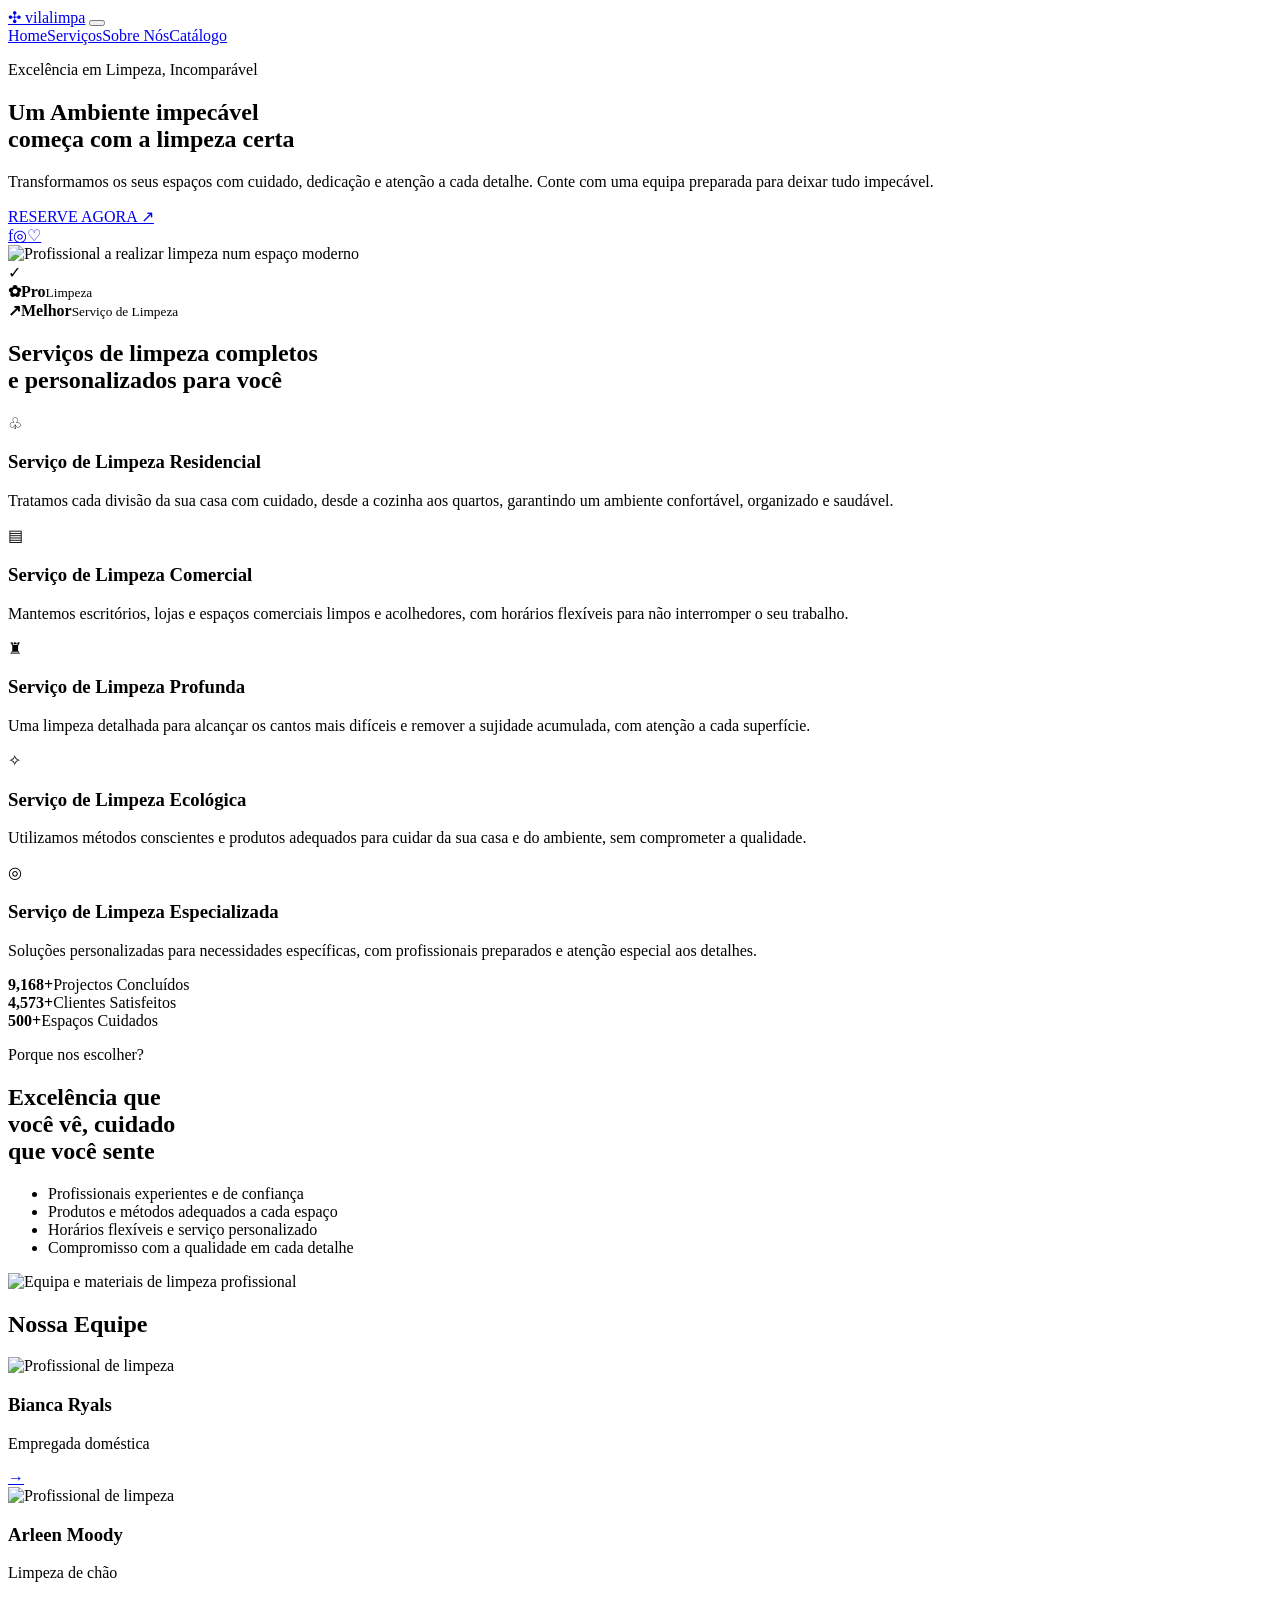
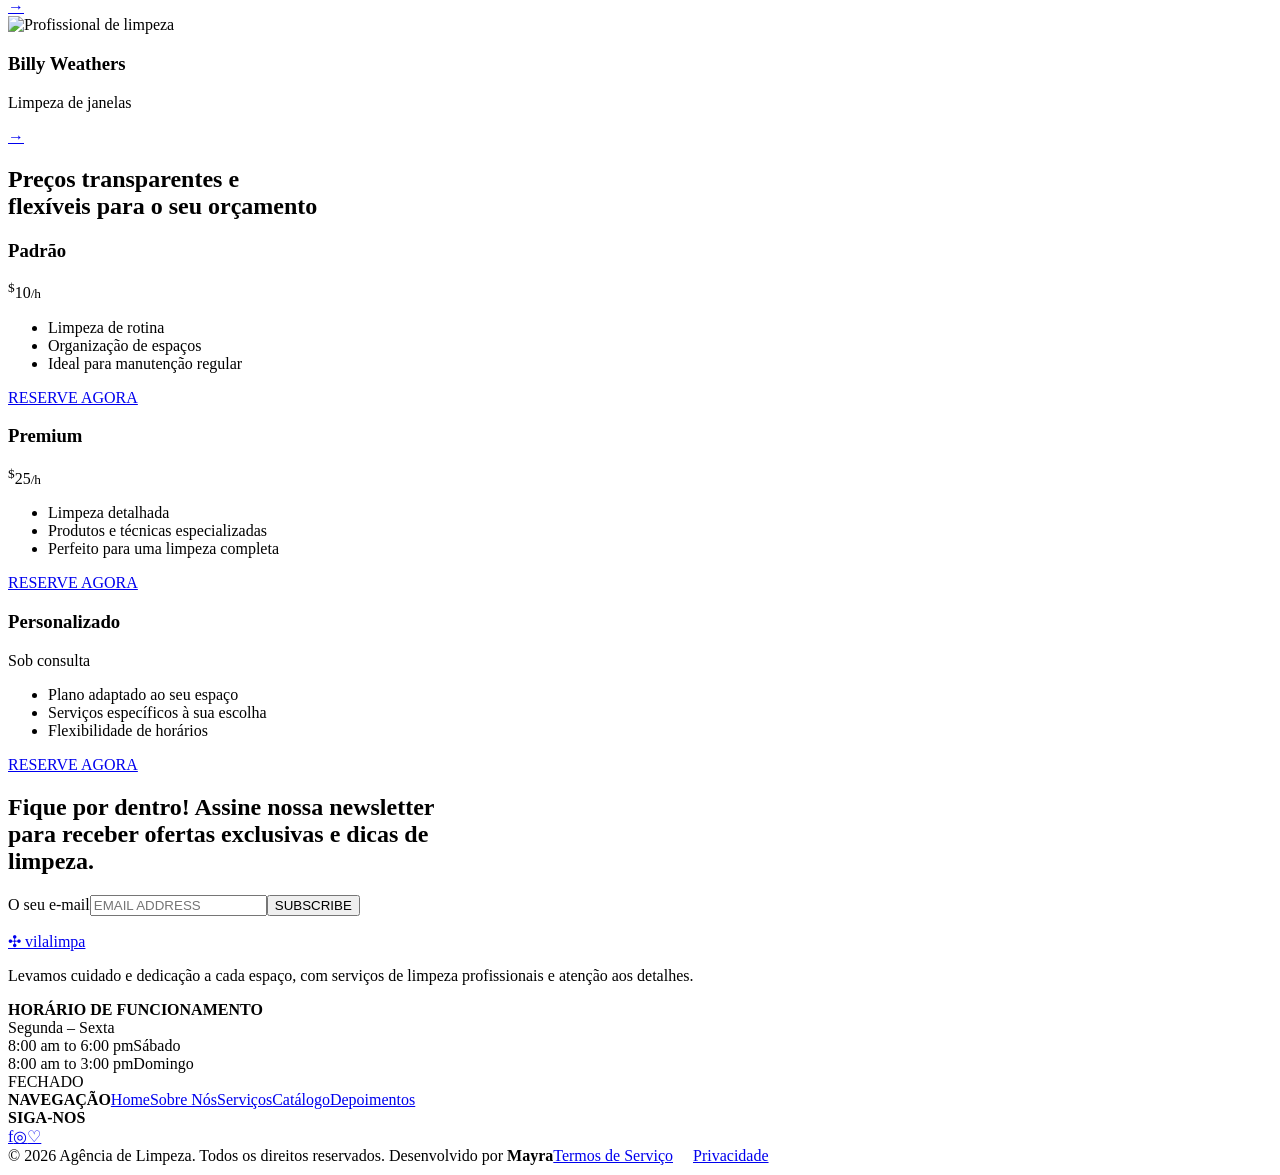
==== limpeza/index.html @ 208cc7da "Adiciona página VilaLimpa conforme design" ====
<!doctype html>
<html lang="pt">
<head>
  <meta charset="utf-8">
  <meta name="viewport" content="width=device-width, initial-scale=1">
  <meta name="description" content="VilaLimpa — serviços profissionais de limpeza residencial e comercial.">
  <title>VilaLimpa | Limpeza profissional</title>
  <link rel="preconnect" href="https://fonts.googleapis.com">
  <link rel="preconnect" href="https://fonts.gstatic.com" crossorigin>
  <link href="https://fonts.googleapis.com/css2?family=DM+Sans:wght@400;500;600;700;800&display=swap" rel="stylesheet">
  <link rel="stylesheet" href="style.css">
</head>
<body>
<header class="header">
  <a class="logo" href="#inicio" aria-label="VilaLimpa início"><span class="logo-mark">✣</span> vila<span>limpa</span></a>
  <button class="menu-toggle" aria-label="Abrir menu" aria-expanded="false"><i></i><i></i><i></i></button>
  <nav class="nav">
    <a href="#inicio">Home</a><a href="#servicos">Serviços</a><a href="#sobre">Sobre Nós</a><a href="#equipa">Catálogo</a>
  </nav>
</header>

<main>
<section class="hero" id="inicio">
  <div class="hero-copy">
    <p class="eyebrow">Excelência em Limpeza, Incomparável</p>
    <h1>Um Ambiente impecável<br>começa com a limpeza certa</h1>
    <p class="intro">Transformamos os seus espaços com cuidado, dedicação e atenção a cada detalhe. Conte com uma equipa preparada para deixar tudo impecável.</p>
    <a class="btn" href="#contacto">RESERVE AGORA <span>↗</span></a>
    <div class="socials"><a href="#" aria-label="Facebook">f</a><a href="#" aria-label="Instagram">◎</a><a href="#" aria-label="Twitter">♡</a></div>
  </div>
  <div class="hero-visual">
    <img src="https://images.unsplash.com/photo-1581578731548-c64695cc6952?auto=format&fit=crop&w=1100&q=88" alt="Profissional a realizar limpeza num espaço moderno">
    <div class="float-card quality"><span>✓</span></div>
    <div class="float-card pro"><b>✿</b><span><strong>Pro</strong><small>Limpeza</small></span></div>
    <div class="float-card best"><b>↗</b><span><strong>Melhor</strong><small>Serviço de Limpeza</small></span></div>
  </div>
</section>

<section class="services section" id="servicos">
  <h2>Serviços de limpeza completos<br>e personalizados para você</h2>
  <div class="service-grid">
    <article class="service-card"><span class="service-icon">♧</span><h3>Serviço de Limpeza Residencial</h3><p>Tratamos cada divisão da sua casa com cuidado, desde a cozinha aos quartos, garantindo um ambiente confortável, organizado e saudável.</p></article>
    <article class="service-card"><span class="service-icon">▤</span><h3>Serviço de Limpeza Comercial</h3><p>Mantemos escritórios, lojas e espaços comerciais limpos e acolhedores, com horários flexíveis para não interromper o seu trabalho.</p></article>
    <article class="service-card"><span class="service-icon">♜</span><h3>Serviço de Limpeza Profunda</h3><p>Uma limpeza detalhada para alcançar os cantos mais difíceis e remover a sujidade acumulada, com atenção a cada superfície.</p></article>
    <article class="service-card"><span class="service-icon">✧</span><h3>Serviço de Limpeza Ecológica</h3><p>Utilizamos métodos conscientes e produtos adequados para cuidar da sua casa e do ambiente, sem comprometer a qualidade.</p></article>
    <article class="service-card"><span class="service-icon">◎</span><h3>Serviço de Limpeza Especializada</h3><p>Soluções personalizadas para necessidades específicas, com profissionais preparados e atenção especial aos detalhes.</p></article>
  </div>
</section>

<section class="stats">
  <div class="stats-bg"></div><div class="stats-inner">
    <div><strong>9,168+</strong><span>Projectos Concluídos</span></div>
    <div><strong>4,573+</strong><span>Clientes Satisfeitos</span></div>
    <div><strong>500+</strong><span>Espaços Cuidados</span></div>
  </div>
</section>

<section class="about section" id="sobre">
  <div class="about-copy"><p class="eyebrow">Porque nos escolher?</p><h2>Excelência que<br>você vê, cuidado<br>que você sente</h2>
    <ul><li>Profissionais experientes e de confiança</li><li>Produtos e métodos adequados a cada espaço</li><li>Horários flexíveis e serviço personalizado</li><li>Compromisso com a qualidade em cada detalhe</li></ul>
  </div>
  <div class="about-photo"><img src="https://images.unsplash.com/photo-1527515637462-cff94eecc1ac?auto=format&fit=crop&w=1100&q=88" alt="Equipa e materiais de limpeza profissional"></div>
</section>

<section class="team section" id="equipa">
  <div class="section-title"><span></span><h2>Nossa Equipe</h2><span></span></div>
  <div class="team-grid">
    <article class="team-card"><img src="https://images.unsplash.com/photo-1581578731548-c64695cc6952?auto=format&fit=crop&w=600&q=85" alt="Profissional de limpeza"><div><h3>Bianca Ryals</h3><p>Empregada doméstica</p><a href="#contacto">→</a></div></article>
    <article class="team-card"><img src="https://images.unsplash.com/photo-1581578731548-c64695cc6952?auto=format&fit=crop&w=600&q=85" alt="Profissional de limpeza"><div><h3>Arleen Moody</h3><p>Limpeza de chão</p><a href="#contacto">→</a></div></article>
    <article class="team-card"><img src="https://images.unsplash.com/photo-1581578731548-c64695cc6952?auto=format&fit=crop&w=600&q=85" alt="Profissional de limpeza"><div><h3>Billy Weathers</h3><p>Limpeza de janelas</p><a href="#contacto">→</a></div></article>
  </div>
</section>

<section class="pricing section" id="precos">
  <h2>Preços transparentes e<br>flexíveis para o seu orçamento</h2>
  <div class="price-grid">
    <article class="price-card"><h3>Padrão</h3><p class="price"><sup>$</sup>10<small>/h</small></p><ul><li>Limpeza de rotina</li><li>Organização de espaços</li><li>Ideal para manutenção regular</li></ul><a href="#contacto" class="price-btn">RESERVE AGORA</a></article>
    <article class="price-card featured"><h3>Premium</h3><p class="price"><sup>$</sup>25<small>/h</small></p><ul><li>Limpeza detalhada</li><li>Produtos e técnicas especializadas</li><li>Perfeito para uma limpeza completa</li></ul><a href="#contacto" class="price-btn">RESERVE AGORA</a></article>
    <article class="price-card"><h3>Personalizado</h3><p class="price custom">Sob consulta</p><ul><li>Plano adaptado ao seu espaço</li><li>Serviços específicos à sua escolha</li><li>Flexibilidade de horários</li></ul><a href="#contacto" class="price-btn">RESERVE AGORA</a></article>
  </div>
</section>

<section class="newsletter" id="contacto"><div><h2>Fique por dentro! Assine nossa newsletter<br>para receber ofertas exclusivas e dicas de<br>limpeza.</h2><form class="newsletter-form"><label class="sr-only" for="email">O seu e-mail</label><input id="email" type="email" placeholder="EMAIL ADDRESS" required><button type="submit">SUBSCRIBE</button></form><p class="form-message" aria-live="polite"></p></div></section>
</main>

<footer class="footer">
  <div class="footer-top"><div class="footer-brand"><a class="logo" href="#inicio"><span class="logo-mark">✣</span> vila<span>limpa</span></a><p>Levamos cuidado e dedicação a cada espaço, com serviços de limpeza profissionais e atenção aos detalhes.</p><strong>HORÁRIO DE FUNCIONAMENTO</strong><div class="hours"><span>Segunda – Sexta<br>8:00 am to 6:00 pm</span><span>Sábado<br>8:00 am to 3:00 pm</span><span>Domingo<br>FECHADO</span></div></div>
  <div class="footer-links"><strong>NAVEGAÇÃO</strong><a href="#inicio">Home</a><a href="#sobre">Sobre Nós</a><a href="#servicos">Serviços</a><a href="#equipa">Catálogo</a><a href="#precos">Depoimentos</a></div>
  <div class="footer-links"><strong>SIGA-NOS</strong><div class="socials dark"><a href="#">f</a><a href="#">◎</a><a href="#">♡</a></div></div></div>
  <div class="footer-bottom"><span>© 2026 Agência de Limpeza. Todos os direitos reservados. Desenvolvido por <b>Mayra</b></span><span><a href="#">Termos de Serviço</a>　 <a href="#">Privacidade</a></span></div>
</footer>
<script src="script.js"></script>
</body></html>
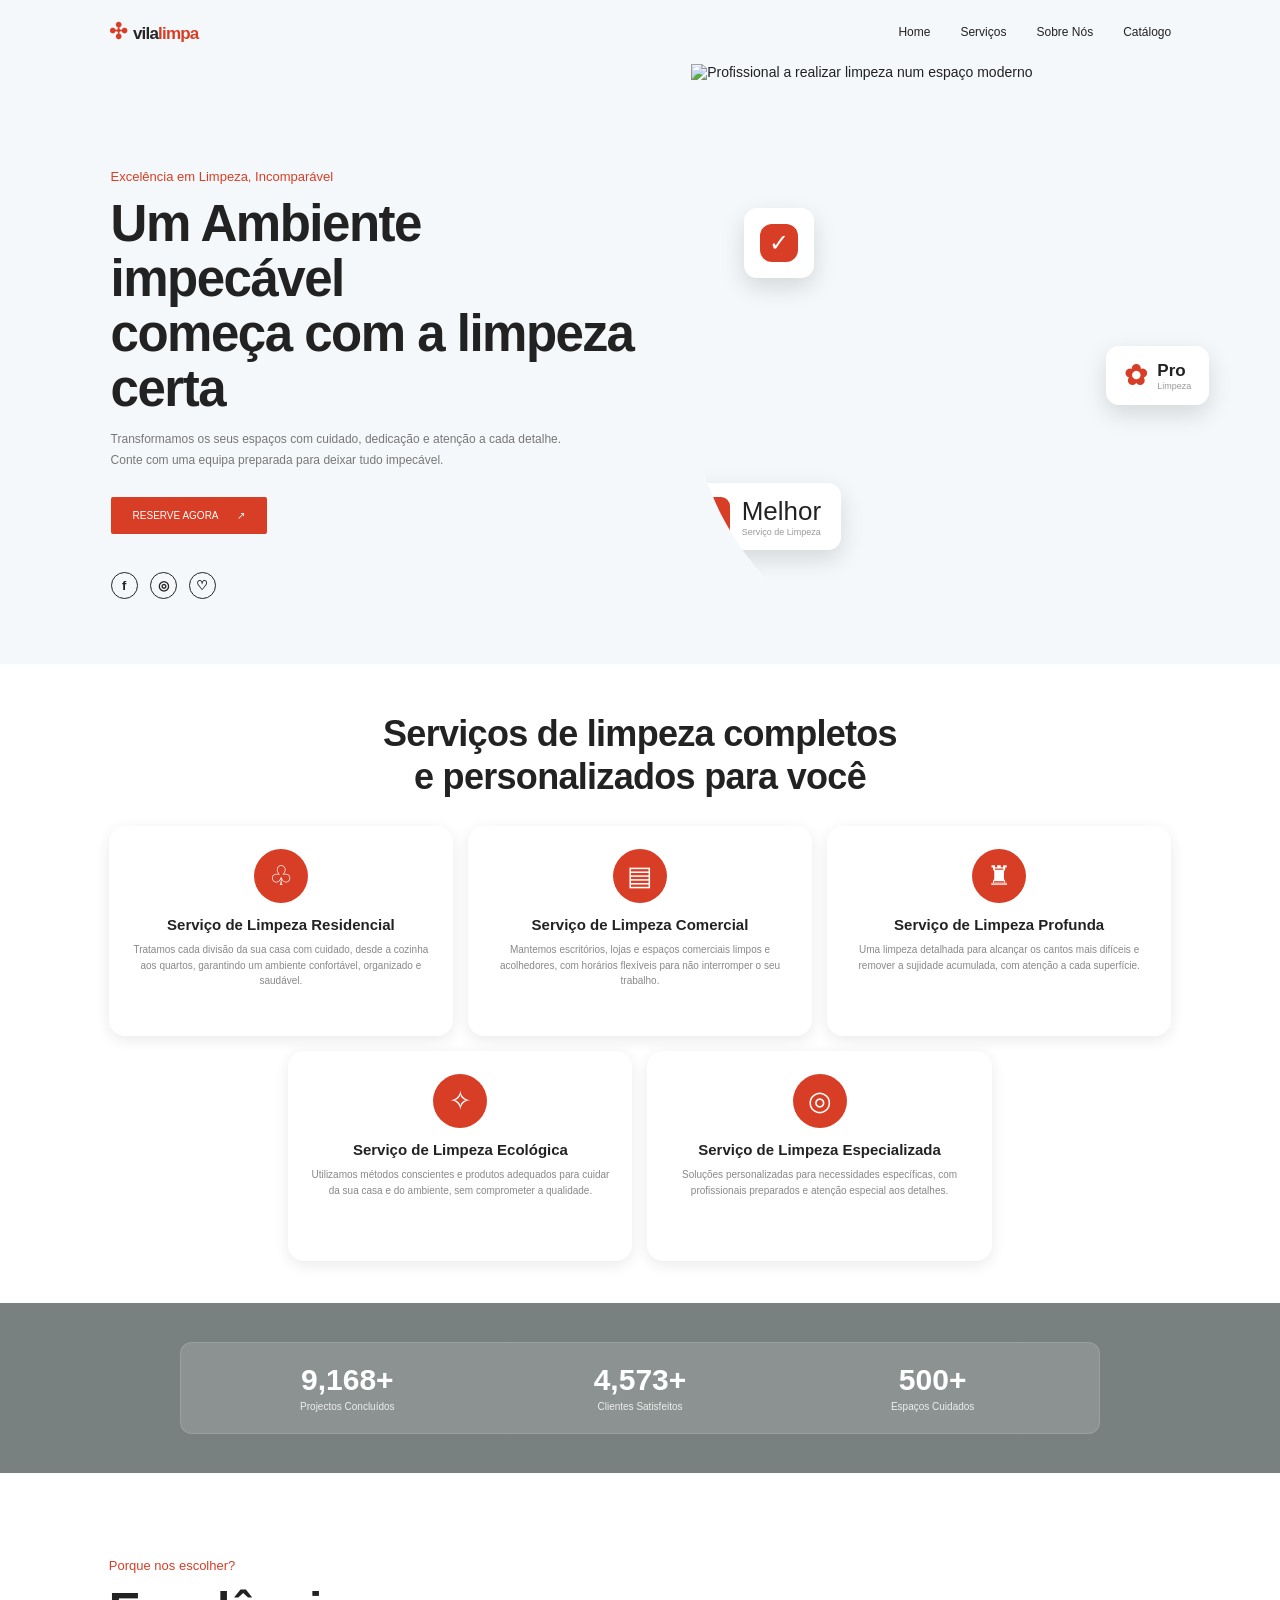
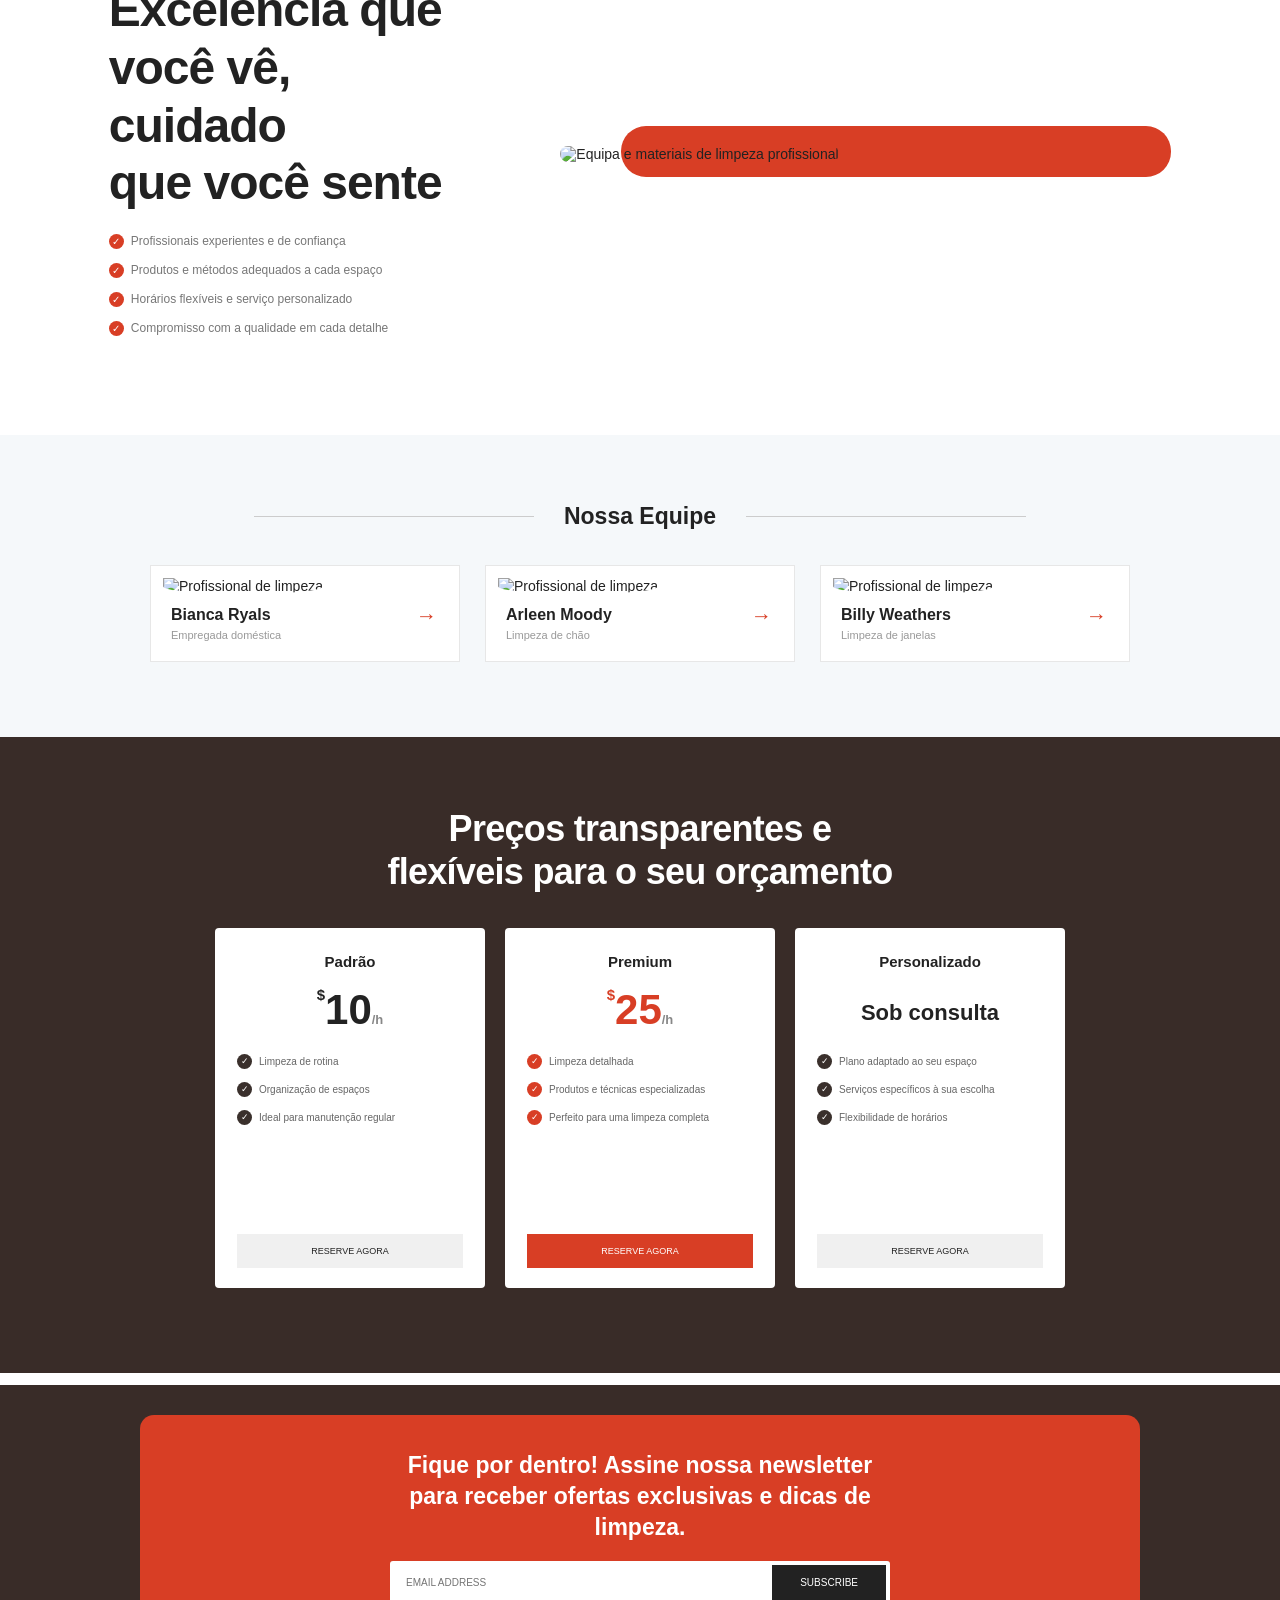
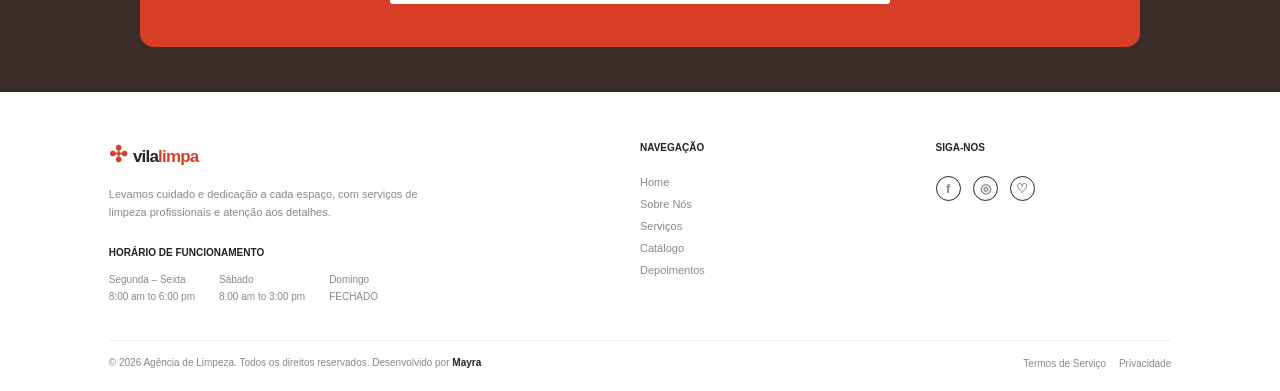
==== commit 6dbc0c6c: "Substitui imagens pelas fotografias Pexels fornecidas" ====
--- a/limpeza/index.html
+++ b/limpeza/index.html
@@ -29,7 +29,7 @@
     <div class="socials"><a href="#" aria-label="Facebook">f</a><a href="#" aria-label="Instagram">◎</a><a href="#" aria-label="Twitter">♡</a></div>
   </div>
   <div class="hero-visual">
-    <img src="https://images.unsplash.com/photo-1581578731548-c64695cc6952?auto=format&fit=crop&w=1100&q=88" alt="Profissional a realizar limpeza num espaço moderno">
+    <img src="https://images.pexels.com/photos/6195130/pexels-photo-6195130.jpeg" alt="Profissional a realizar limpeza num espaço moderno">
     <div class="float-card quality"><span>✓</span></div>
     <div class="float-card pro"><b>✿</b><span><strong>Pro</strong><small>Limpeza</small></span></div>
     <div class="float-card best"><b>↗</b><span><strong>Melhor</strong><small>Serviço de Limpeza</small></span></div>
@@ -59,15 +59,15 @@
   <div class="about-copy"><p class="eyebrow">Porque nos escolher?</p><h2>Excelência que<br>você vê, cuidado<br>que você sente</h2>
     <ul><li>Profissionais experientes e de confiança</li><li>Produtos e métodos adequados a cada espaço</li><li>Horários flexíveis e serviço personalizado</li><li>Compromisso com a qualidade em cada detalhe</li></ul>
   </div>
-  <div class="about-photo"><img src="https://images.unsplash.com/photo-1527515637462-cff94eecc1ac?auto=format&fit=crop&w=1100&q=88" alt="Equipa e materiais de limpeza profissional"></div>
+  <div class="about-photo"><img src="https://images.pexels.com/photos/6196239/pexels-photo-6196239.jpeg" alt="Equipa e materiais de limpeza profissional"></div>
 </section>
 
 <section class="team section" id="equipa">
   <div class="section-title"><span></span><h2>Nossa Equipe</h2><span></span></div>
   <div class="team-grid">
-    <article class="team-card"><img src="https://images.unsplash.com/photo-1581578731548-c64695cc6952?auto=format&fit=crop&w=600&q=85" alt="Profissional de limpeza"><div><h3>Bianca Ryals</h3><p>Empregada doméstica</p><a href="#contacto">→</a></div></article>
-    <article class="team-card"><img src="https://images.unsplash.com/photo-1581578731548-c64695cc6952?auto=format&fit=crop&w=600&q=85" alt="Profissional de limpeza"><div><h3>Arleen Moody</h3><p>Limpeza de chão</p><a href="#contacto">→</a></div></article>
-    <article class="team-card"><img src="https://images.unsplash.com/photo-1581578731548-c64695cc6952?auto=format&fit=crop&w=600&q=85" alt="Profissional de limpeza"><div><h3>Billy Weathers</h3><p>Limpeza de janelas</p><a href="#contacto">→</a></div></article>
+    <article class="team-card"><img src="https://images.pexels.com/photos/6196239/pexels-photo-6196239.jpeg" alt="Profissional de limpeza"><div><h3>Bianca Ryals</h3><p>Empregada doméstica</p><a href="#contacto">→</a></div></article>
+    <article class="team-card"><img src="https://images.pexels.com/photos/6196227/pexels-photo-6196227.jpeg" alt="Profissional de limpeza"><div><h3>Arleen Moody</h3><p>Limpeza de chão</p><a href="#contacto">→</a></div></article>
+    <article class="team-card"><img src="https://images.pexels.com/photos/6196226/pexels-photo-6196226.jpeg" alt="Profissional de limpeza"><div><h3>Billy Weathers</h3><p>Limpeza de janelas</p><a href="#contacto">→</a></div></article>
   </div>
 </section>
 
--- a/limpeza/style.css
+++ b/limpeza/style.css
@@ -0,0 +1,4 @@
+:root{--red:#d83e25;--dark:#392c28;--ink:#222;--muted:#858585;--pale:#f5f8fa;--line:#e8e8e8}*{box-sizing:border-box}html{scroll-behavior:smooth}body{margin:0;font-family:'DM Sans',Arial,sans-serif;color:var(--ink);font-size:14px}a{color:inherit;text-decoration:none}.header{height:64px;position:absolute;z-index:5;top:0;left:0;width:100%;padding:0 8.5%;display:flex;align-items:center;justify-content:space-between}.logo{font-size:17px;font-weight:800;letter-spacing:-.8px;color:#262626}.logo>span:last-child{color:var(--red)}.logo-mark{color:var(--red);font-size:22px;margin-right:3px}.nav{display:flex;gap:30px;font-size:12px}.nav a:hover{color:var(--red)}.menu-toggle{display:none}.hero{min-height:620px;display:grid;grid-template-columns:1.08fr .92fr;background:#f5f8fa;overflow:hidden;padding-top:64px}.hero-copy{padding:105px 7% 65px 16%;align-self:center}.eyebrow{font-size:13px;color:var(--red);margin:0 0 12px}.hero h1{font-size:clamp(32px,4vw,51px);line-height:1.08;letter-spacing:-1.5px;margin:0 0 13px;font-weight:800}.intro{font-size:12px;color:#777;line-height:1.7;max-width:460px;margin-bottom:27px}.btn{display:inline-flex;align-items:center;gap:18px;background:var(--red);color:#fff;padding:13px 22px;font-size:10px;border-radius:2px}.btn:hover,.price-btn:hover{filter:brightness(.92)}.socials{display:flex;gap:12px;margin-top:38px}.socials a{width:27px;height:27px;border:1px solid #222;border-radius:50%;display:grid;place-items:center;font-size:13px;font-weight:700}.hero-visual{position:relative;min-height:556px;border-radius:0 0 0 46%;overflow:hidden}.hero-visual>img{width:100%;height:100%;position:absolute;inset:0;object-fit:cover;object-position:center}.float-card{position:absolute;background:#fff;border-radius:13px;box-shadow:0 9px 24px #0002;display:flex;align-items:center}.quality{left:9%;top:24%;width:70px;height:70px;justify-content:center}.quality span{width:38px;height:38px;background:var(--red);color:white;border-radius:12px;display:grid;place-items:center;font-size:24px}.pro{right:12%;top:47%;padding:13px 18px;gap:10px}.pro b{font-size:28px;color:var(--red)}.float-card strong,.float-card small{display:block}.float-card strong{font-size:17px}.float-card small{font-size:9px;color:#999}.best{left:-4%;bottom:19%;padding:13px 20px;gap:12px}.best b{font-size:29px;background:var(--red);color:white;border-radius:9px;padding:3px 9px}.best strong{font-size:26px;font-weight:500}.section{padding:78px 8.5%}.services{text-align:center;padding-top:48px;padding-bottom:42px}.services h2,.pricing>h2{font-size:clamp(25px,3vw,36px);line-height:1.2;margin:0 0 28px;font-weight:800;letter-spacing:-.7px}.service-grid{max-width:1120px;margin:auto;display:grid;grid-template-columns:repeat(6,1fr);gap:15px}.service-card{grid-column:span 2;background:#fff;border-radius:16px;box-shadow:0 4px 15px #00000016;padding:23px 18px 20px;min-height:210px}.service-card:nth-child(4){grid-column:2/span 2}.service-card:nth-child(5){grid-column:4/span 2}.service-icon{width:54px;height:54px;border-radius:50%;background:var(--red);color:#fff;display:grid;place-items:center;margin:0 auto 13px;font-size:27px}.service-card h3{font-size:15px;margin:0 0 9px}.service-card p{font-size:10px;line-height:1.55;color:#888;margin:0}.stats{height:170px;position:relative;display:grid;place-items:center;overflow:hidden}.stats-bg{position:absolute;inset:0;background:linear-gradient(#202b2b99,#202b2b99),url('https://images.unsplash.com/photo-1581578731548-c64695cc6952?auto=format&fit=crop&w=1800&q=85') center 45%/cover}.stats-inner{position:relative;width:min(920px,80%);display:grid;grid-template-columns:repeat(3,1fr);background:#ffffff25;border:1px solid #ffffff20;border-radius:12px;color:white;text-align:center;padding:20px}.stats-inner strong{display:block;font-size:30px}.stats-inner span{font-size:10px;color:#eee}.about{display:grid;grid-template-columns:.75fr 1.25fr;gap:8%;align-items:center;padding-top:85px;padding-bottom:85px}.about-copy .eyebrow{margin-bottom:8px}.about-copy h2{font-size:clamp(32px,4vw,48px);line-height:1.2;margin:0 0 22px;letter-spacing:-1px}.about-copy ul,.price-card ul{list-style:none;margin:0;padding:0}.about-copy li{font-size:12px;color:#777;margin:15px 0;padding-left:22px;position:relative}.about-copy li:before{content:'✓';position:absolute;left:0;top:0;background:var(--red);color:white;width:15px;height:15px;border-radius:50%;font-size:10px;text-align:center;line-height:15px}.about-photo{position:relative;padding:20px 22px 20px 0}.about-photo:before{content:'';position:absolute;z-index:0;right:0;top:0;width:90%;height:90%;background:var(--red);border-radius:25px}.about-photo img{position:relative;z-index:1;width:100%;height:440px;object-fit:cover;border-radius:24px}.team{background:#f5f8fa;padding-top:68px;padding-bottom:75px}.section-title{display:flex;align-items:center;justify-content:center;gap:30px;margin-bottom:35px}.section-title span{height:1px;background:#ccc;flex:1;max-width:280px}.section-title h2{font-size:23px;margin:0}.team-grid{max-width:980px;margin:auto;display:grid;grid-template-columns:repeat(3,1fr);gap:25px}.team-card{background:white;border:1px solid #e7e7e7;padding:12px;position:relative}.team-card img{width:100%;height:260px;object-fit:cover;object-position:center 25%;border-radius:0 0 48% 48%}.team-card div{position:relative;padding:12px 8px 8px}.team-card h3{font-size:16px;margin:0 0 5px}.team-card p{font-size:11px;color:#999;margin:0}.team-card a{position:absolute;right:10px;top:10px;color:var(--red);font-size:21px}.pricing{background:var(--dark);color:white;text-align:center;padding-top:70px;padding-bottom:85px}.pricing>h2{margin-bottom:35px}.price-grid{max-width:850px;margin:auto;display:grid;grid-template-columns:repeat(3,1fr);gap:20px}.price-card{background:#fff;color:#222;padding:25px 22px 20px;border-radius:4px;text-align:left;display:flex;flex-direction:column;min-height:360px}.price-card h3{text-align:center;font-size:15px;margin:0 0 16px}.price{text-align:center;font-size:42px;font-weight:800;margin:0 0 20px}.price sup{font-size:15px;vertical-align:top}.price small{font-size:13px;color:#888}.price.custom{font-size:22px;margin:14px 0 28px}.price-card ul{flex:1}.price-card li{font-size:10px;color:#666;line-height:1.5;padding:0 0 13px 22px;position:relative}.price-card li:before{content:'✓';position:absolute;left:0;top:0;width:15px;height:15px;background:#3a302c;color:white;border-radius:50%;font-size:9px;text-align:center;line-height:15px}.featured .price{color:var(--red)}.featured li:before{background:var(--red)}.price-btn{display:block;background:#f0f0f0;text-align:center;padding:12px 5px;font-size:9px;margin-top:15px}.featured .price-btn{background:var(--red);color:white}.newsletter{background:var(--dark);padding:30px 8.5% 45px;border-top:12px solid white}.newsletter>div{max-width:1000px;margin:auto;background:var(--red);border-radius:14px;padding:35px 20px;text-align:center;color:white}.newsletter h2{font-size:23px;line-height:1.35;margin:0 0 18px}.newsletter-form{display:flex;max-width:500px;margin:auto;background:white;padding:4px;border-radius:3px}.newsletter-form input{flex:1;min-width:0;border:0;padding:12px;font-size:10px;outline:0}.newsletter-form button{background:#222;color:white;border:0;padding:0 28px;font-size:10px;cursor:pointer}.form-message{font-size:11px;margin:8px 0 0}.footer{padding:50px 8.5% 20px;background:#fff}.footer-top{display:grid;grid-template-columns:2fr 1fr 1fr;gap:60px;padding-bottom:35px}.footer-brand>p{max-width:330px;color:#888;font-size:11px;line-height:1.6;margin:18px 0 25px}.footer-brand>strong,.footer-links>strong{display:block;font-size:10px;margin-bottom:13px}.hours{display:flex;gap:24px;color:#888;font-size:10px;line-height:1.7}.footer-links{display:flex;flex-direction:column;gap:10px;font-size:11px;color:#888}.footer-links>strong{color:#222}.footer-links .socials{margin:0}.footer-links .socials a{width:25px;height:25px}.footer-bottom{border-top:1px solid #eee;padding-top:16px;display:flex;justify-content:space-between;color:#888;font-size:10px}.footer-bottom b{color:#222}.sr-only{position:absolute;width:1px;height:1px;padding:0;margin:-1px;overflow:hidden;clip:rect(0,0,0,0);white-space:nowrap;border:0}
+@media(max-width:900px){.header{padding:0 5%}.hero-copy{padding-left:10%;padding-right:5%}.section{padding-left:6%;padding-right:6%}.service-card{grid-column:span 3}.service-card:nth-child(4),.service-card:nth-child(5){grid-column:span 3}.service-card:nth-child(5){grid-column:2/span 4}.about-photo img{height:370px}.team-card img{height:220px}}
+@media(max-width:640px){.header{height:62px;padding:0 6%;background:#f5f8fa}.menu-toggle{display:flex;border:0;background:transparent;flex-direction:column;gap:5px;padding:10px}.menu-toggle i{display:block;width:23px;height:2px;background:#222}.nav{display:none;position:absolute;top:62px;left:0;width:100%;padding:20px 6%;background:#fff;flex-direction:column;gap:18px;box-shadow:0 8px 14px #0001}.nav.open{display:flex}.hero{padding-top:62px;grid-template-columns:1fr;min-height:0}.hero-copy{padding:60px 8% 40px}.hero h1{font-size:36px}.hero-visual{min-height:420px;border-radius:0 0 0 35%}.best{left:4%;bottom:12%}.quality{left:8%;top:15%}.pro{right:8%;top:42%}.section{padding:55px 6%}.services h2,.pricing>h2{font-size:27px}.service-grid{grid-template-columns:1fr;gap:13px}.service-card,.service-card:nth-child(4),.service-card:nth-child(5){grid-column:1;min-height:0;padding:22px 18px}.stats{height:145px}.stats-inner{width:92%;padding:16px 5px}.stats-inner strong{font-size:22px}.stats-inner span{font-size:8px}.about{grid-template-columns:1fr;gap:25px;padding-top:55px;padding-bottom:55px}.about-copy h2{font-size:36px}.about-photo{padding:14px 14px 14px 0}.about-photo img{height:310px}.team-grid{grid-template-columns:1fr;max-width:360px;gap:16px}.team-card img{height:280px}.pricing{padding-top:55px;padding-bottom:60px}.price-grid{grid-template-columns:1fr;max-width:360px}.price-card{min-height:330px}.newsletter{padding:22px 5% 35px}.newsletter>div{padding:28px 15px}.newsletter h2{font-size:19px}.newsletter h2 br{display:none}.newsletter-form button{padding:0 14px}.footer{padding:38px 6% 18px}.footer-top{grid-template-columns:1fr 1fr;gap:28px}.footer-brand{grid-column:1/-1}.hours{flex-wrap:wrap;gap:15px}.footer-bottom{flex-direction:column;gap:12px;line-height:1.6}}
+@media(max-width:380px){.hero h1{font-size:31px}.hero-visual{min-height:350px}.float-card.best strong{font-size:21px}.team-card img{height:240px}.footer-top{grid-template-columns:1fr}.footer-brand{grid-column:auto}}
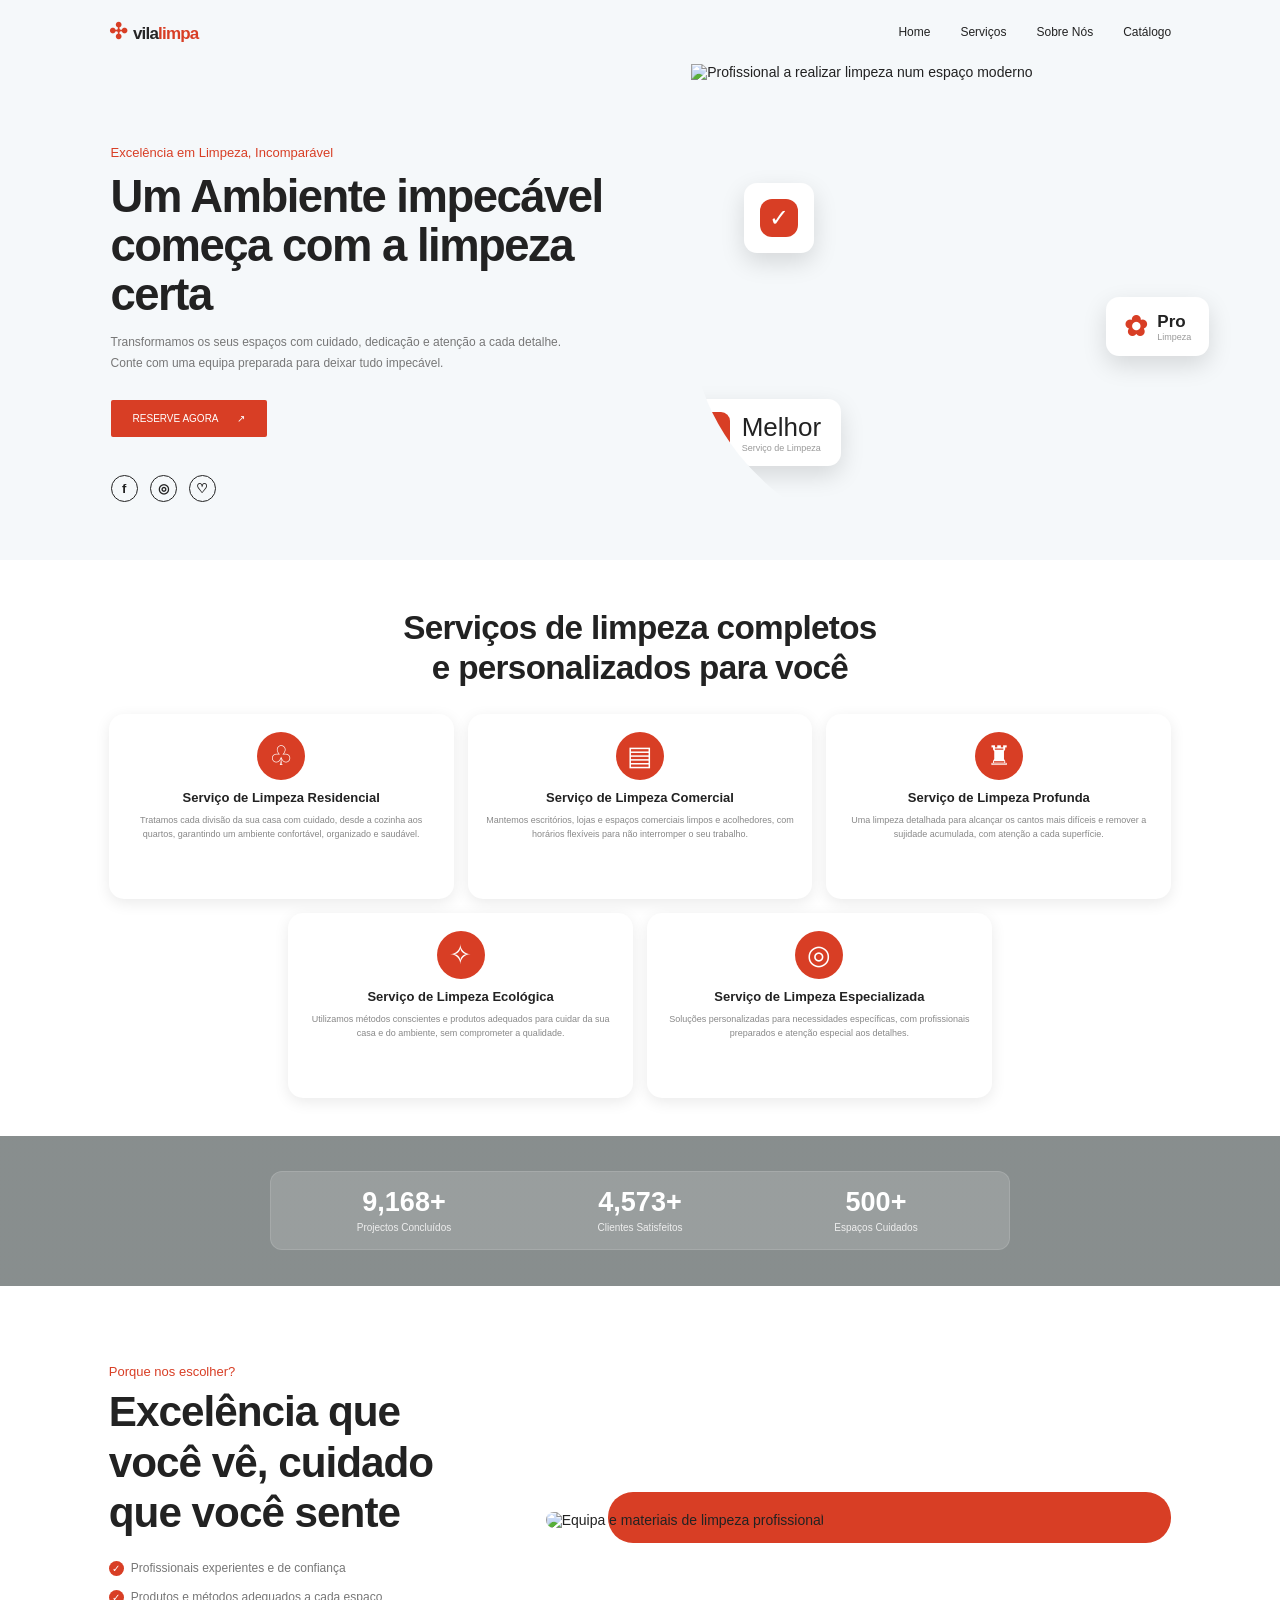
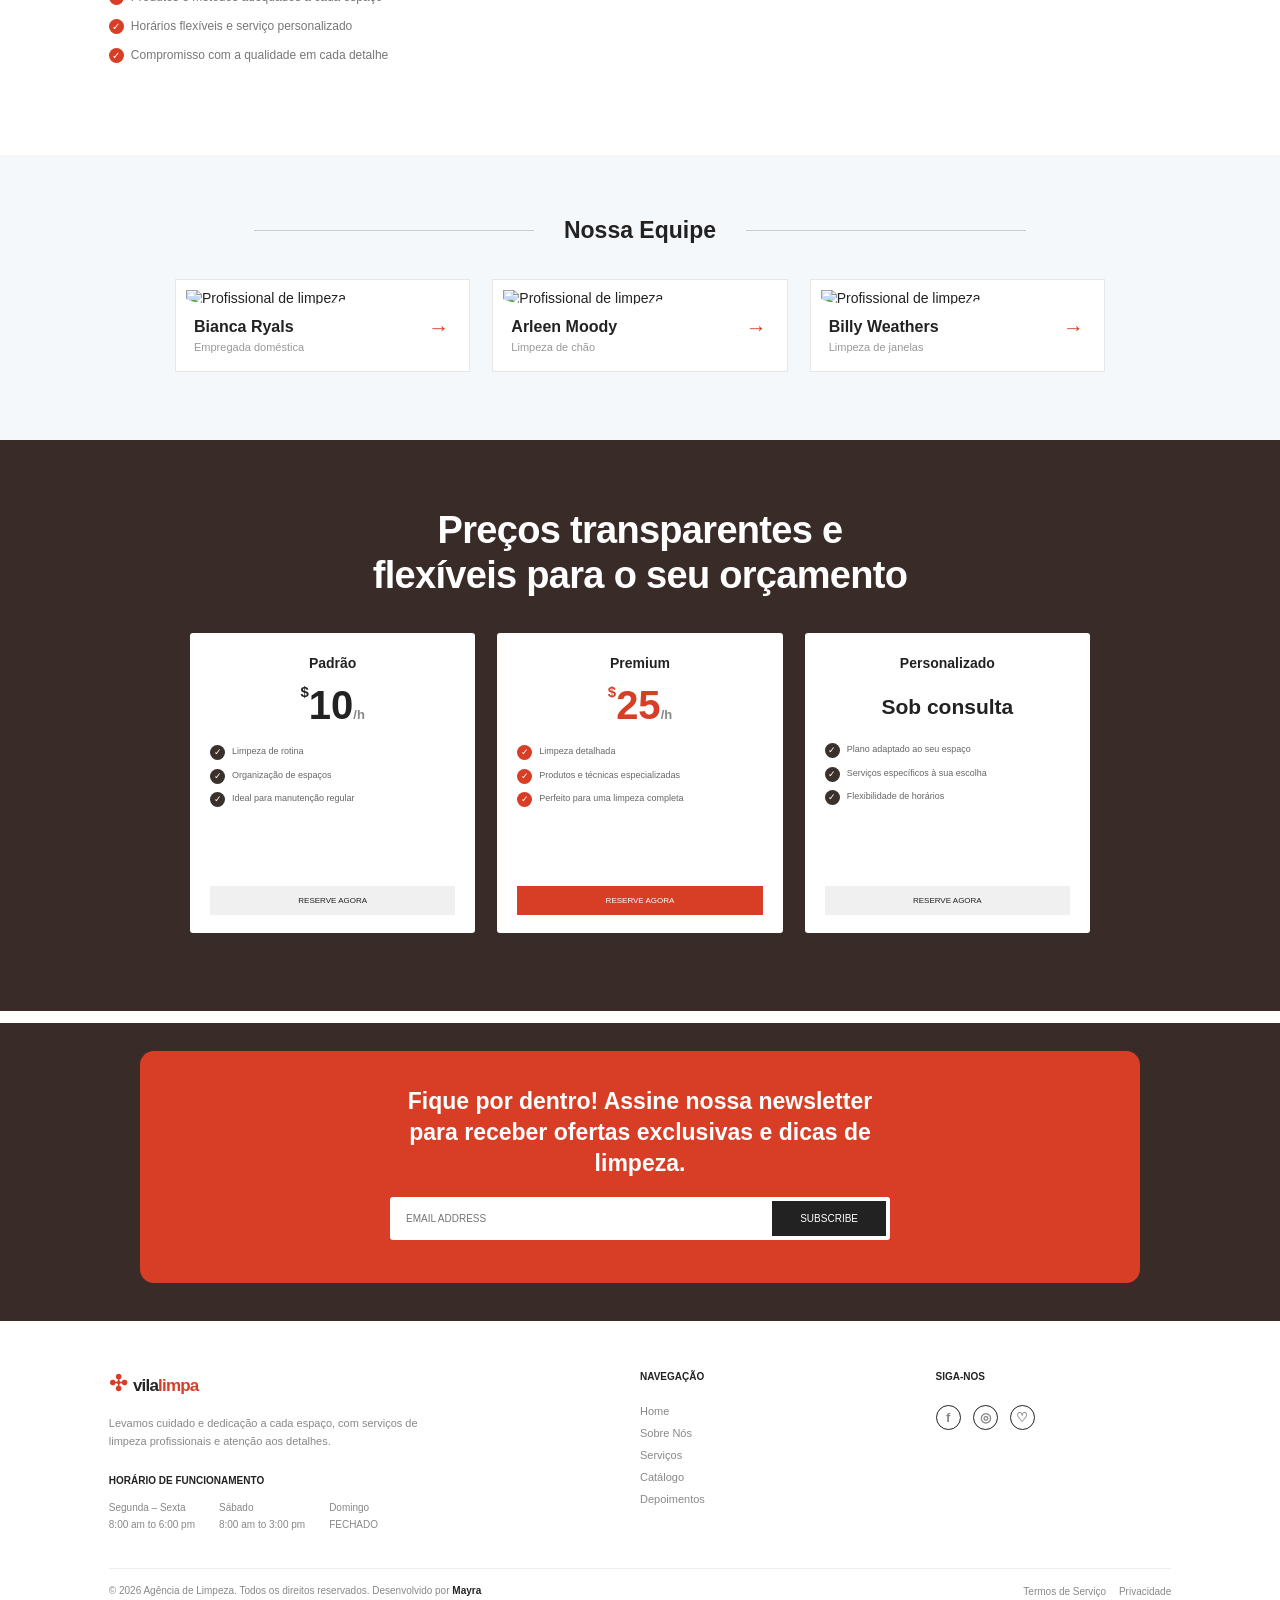
==== commit d03a770d: "Corrige fotos de Sobre Nós e Nossa Equipe" ====
--- a/limpeza/index.html
+++ b/limpeza/index.html
@@ -65,7 +65,7 @@
 <section class="team section" id="equipa">
   <div class="section-title"><span></span><h2>Nossa Equipe</h2><span></span></div>
   <div class="team-grid">
-    <article class="team-card"><img src="https://images.pexels.com/photos/6196239/pexels-photo-6196239.jpeg" alt="Profissional de limpeza"><div><h3>Bianca Ryals</h3><p>Empregada doméstica</p><a href="#contacto">→</a></div></article>
+    <article class="team-card"><img src="https://images.pexels.com/photos/6195130/pexels-photo-6195130.jpeg" alt="Profissional de limpeza"><div><h3>Bianca Ryals</h3><p>Empregada doméstica</p><a href="#contacto">→</a></div></article>
     <article class="team-card"><img src="https://images.pexels.com/photos/6196227/pexels-photo-6196227.jpeg" alt="Profissional de limpeza"><div><h3>Arleen Moody</h3><p>Limpeza de chão</p><a href="#contacto">→</a></div></article>
     <article class="team-card"><img src="https://images.pexels.com/photos/6196226/pexels-photo-6196226.jpeg" alt="Profissional de limpeza"><div><h3>Billy Weathers</h3><p>Limpeza de janelas</p><a href="#contacto">→</a></div></article>
   </div>
--- a/limpeza/style.css
+++ b/limpeza/style.css
@@ -1,4 +1,47 @@
-:root{--red:#d83e25;--dark:#392c28;--ink:#222;--muted:#858585;--pale:#f5f8fa;--line:#e8e8e8}*{box-sizing:border-box}html{scroll-behavior:smooth}body{margin:0;font-family:'DM Sans',Arial,sans-serif;color:var(--ink);font-size:14px}a{color:inherit;text-decoration:none}.header{height:64px;position:absolute;z-index:5;top:0;left:0;width:100%;padding:0 8.5%;display:flex;align-items:center;justify-content:space-between}.logo{font-size:17px;font-weight:800;letter-spacing:-.8px;color:#262626}.logo>span:last-child{color:var(--red)}.logo-mark{color:var(--red);font-size:22px;margin-right:3px}.nav{display:flex;gap:30px;font-size:12px}.nav a:hover{color:var(--red)}.menu-toggle{display:none}.hero{min-height:620px;display:grid;grid-template-columns:1.08fr .92fr;background:#f5f8fa;overflow:hidden;padding-top:64px}.hero-copy{padding:105px 7% 65px 16%;align-self:center}.eyebrow{font-size:13px;color:var(--red);margin:0 0 12px}.hero h1{font-size:clamp(32px,4vw,51px);line-height:1.08;letter-spacing:-1.5px;margin:0 0 13px;font-weight:800}.intro{font-size:12px;color:#777;line-height:1.7;max-width:460px;margin-bottom:27px}.btn{display:inline-flex;align-items:center;gap:18px;background:var(--red);color:#fff;padding:13px 22px;font-size:10px;border-radius:2px}.btn:hover,.price-btn:hover{filter:brightness(.92)}.socials{display:flex;gap:12px;margin-top:38px}.socials a{width:27px;height:27px;border:1px solid #222;border-radius:50%;display:grid;place-items:center;font-size:13px;font-weight:700}.hero-visual{position:relative;min-height:556px;border-radius:0 0 0 46%;overflow:hidden}.hero-visual>img{width:100%;height:100%;position:absolute;inset:0;object-fit:cover;object-position:center}.float-card{position:absolute;background:#fff;border-radius:13px;box-shadow:0 9px 24px #0002;display:flex;align-items:center}.quality{left:9%;top:24%;width:70px;height:70px;justify-content:center}.quality span{width:38px;height:38px;background:var(--red);color:white;border-radius:12px;display:grid;place-items:center;font-size:24px}.pro{right:12%;top:47%;padding:13px 18px;gap:10px}.pro b{font-size:28px;color:var(--red)}.float-card strong,.float-card small{display:block}.float-card strong{font-size:17px}.float-card small{font-size:9px;color:#999}.best{left:-4%;bottom:19%;padding:13px 20px;gap:12px}.best b{font-size:29px;background:var(--red);color:white;border-radius:9px;padding:3px 9px}.best strong{font-size:26px;font-weight:500}.section{padding:78px 8.5%}.services{text-align:center;padding-top:48px;padding-bottom:42px}.services h2,.pricing>h2{font-size:clamp(25px,3vw,36px);line-height:1.2;margin:0 0 28px;font-weight:800;letter-spacing:-.7px}.service-grid{max-width:1120px;margin:auto;display:grid;grid-template-columns:repeat(6,1fr);gap:15px}.service-card{grid-column:span 2;background:#fff;border-radius:16px;box-shadow:0 4px 15px #00000016;padding:23px 18px 20px;min-height:210px}.service-card:nth-child(4){grid-column:2/span 2}.service-card:nth-child(5){grid-column:4/span 2}.service-icon{width:54px;height:54px;border-radius:50%;background:var(--red);color:#fff;display:grid;place-items:center;margin:0 auto 13px;font-size:27px}.service-card h3{font-size:15px;margin:0 0 9px}.service-card p{font-size:10px;line-height:1.55;color:#888;margin:0}.stats{height:170px;position:relative;display:grid;place-items:center;overflow:hidden}.stats-bg{position:absolute;inset:0;background:linear-gradient(#202b2b99,#202b2b99),url('https://images.unsplash.com/photo-1581578731548-c64695cc6952?auto=format&fit=crop&w=1800&q=85') center 45%/cover}.stats-inner{position:relative;width:min(920px,80%);display:grid;grid-template-columns:repeat(3,1fr);background:#ffffff25;border:1px solid #ffffff20;border-radius:12px;color:white;text-align:center;padding:20px}.stats-inner strong{display:block;font-size:30px}.stats-inner span{font-size:10px;color:#eee}.about{display:grid;grid-template-columns:.75fr 1.25fr;gap:8%;align-items:center;padding-top:85px;padding-bottom:85px}.about-copy .eyebrow{margin-bottom:8px}.about-copy h2{font-size:clamp(32px,4vw,48px);line-height:1.2;margin:0 0 22px;letter-spacing:-1px}.about-copy ul,.price-card ul{list-style:none;margin:0;padding:0}.about-copy li{font-size:12px;color:#777;margin:15px 0;padding-left:22px;position:relative}.about-copy li:before{content:'✓';position:absolute;left:0;top:0;background:var(--red);color:white;width:15px;height:15px;border-radius:50%;font-size:10px;text-align:center;line-height:15px}.about-photo{position:relative;padding:20px 22px 20px 0}.about-photo:before{content:'';position:absolute;z-index:0;right:0;top:0;width:90%;height:90%;background:var(--red);border-radius:25px}.about-photo img{position:relative;z-index:1;width:100%;height:440px;object-fit:cover;border-radius:24px}.team{background:#f5f8fa;padding-top:68px;padding-bottom:75px}.section-title{display:flex;align-items:center;justify-content:center;gap:30px;margin-bottom:35px}.section-title span{height:1px;background:#ccc;flex:1;max-width:280px}.section-title h2{font-size:23px;margin:0}.team-grid{max-width:980px;margin:auto;display:grid;grid-template-columns:repeat(3,1fr);gap:25px}.team-card{background:white;border:1px solid #e7e7e7;padding:12px;position:relative}.team-card img{width:100%;height:260px;object-fit:cover;object-position:center 25%;border-radius:0 0 48% 48%}.team-card div{position:relative;padding:12px 8px 8px}.team-card h3{font-size:16px;margin:0 0 5px}.team-card p{font-size:11px;color:#999;margin:0}.team-card a{position:absolute;right:10px;top:10px;color:var(--red);font-size:21px}.pricing{background:var(--dark);color:white;text-align:center;padding-top:70px;padding-bottom:85px}.pricing>h2{margin-bottom:35px}.price-grid{max-width:850px;margin:auto;display:grid;grid-template-columns:repeat(3,1fr);gap:20px}.price-card{background:#fff;color:#222;padding:25px 22px 20px;border-radius:4px;text-align:left;display:flex;flex-direction:column;min-height:360px}.price-card h3{text-align:center;font-size:15px;margin:0 0 16px}.price{text-align:center;font-size:42px;font-weight:800;margin:0 0 20px}.price sup{font-size:15px;vertical-align:top}.price small{font-size:13px;color:#888}.price.custom{font-size:22px;margin:14px 0 28px}.price-card ul{flex:1}.price-card li{font-size:10px;color:#666;line-height:1.5;padding:0 0 13px 22px;position:relative}.price-card li:before{content:'✓';position:absolute;left:0;top:0;width:15px;height:15px;background:#3a302c;color:white;border-radius:50%;font-size:9px;text-align:center;line-height:15px}.featured .price{color:var(--red)}.featured li:before{background:var(--red)}.price-btn{display:block;background:#f0f0f0;text-align:center;padding:12px 5px;font-size:9px;margin-top:15px}.featured .price-btn{background:var(--red);color:white}.newsletter{background:var(--dark);padding:30px 8.5% 45px;border-top:12px solid white}.newsletter>div{max-width:1000px;margin:auto;background:var(--red);border-radius:14px;padding:35px 20px;text-align:center;color:white}.newsletter h2{font-size:23px;line-height:1.35;margin:0 0 18px}.newsletter-form{display:flex;max-width:500px;margin:auto;background:white;padding:4px;border-radius:3px}.newsletter-form input{flex:1;min-width:0;border:0;padding:12px;font-size:10px;outline:0}.newsletter-form button{background:#222;color:white;border:0;padding:0 28px;font-size:10px;cursor:pointer}.form-message{font-size:11px;margin:8px 0 0}.footer{padding:50px 8.5% 20px;background:#fff}.footer-top{display:grid;grid-template-columns:2fr 1fr 1fr;gap:60px;padding-bottom:35px}.footer-brand>p{max-width:330px;color:#888;font-size:11px;line-height:1.6;margin:18px 0 25px}.footer-brand>strong,.footer-links>strong{display:block;font-size:10px;margin-bottom:13px}.hours{display:flex;gap:24px;color:#888;font-size:10px;line-height:1.7}.footer-links{display:flex;flex-direction:column;gap:10px;font-size:11px;color:#888}.footer-links>strong{color:#222}.footer-links .socials{margin:0}.footer-links .socials a{width:25px;height:25px}.footer-bottom{border-top:1px solid #eee;padding-top:16px;display:flex;justify-content:space-between;color:#888;font-size:10px}.footer-bottom b{color:#222}.sr-only{position:absolute;width:1px;height:1px;padding:0;margin:-1px;overflow:hidden;clip:rect(0,0,0,0);white-space:nowrap;border:0}
+:root{--red:#d83e25;--dark:#392c28;--ink:#222;--muted:#858585;--pale:#f5f8fa;--line:#e8e8e8}*{box-sizing:border-box}html{scroll-behavior:smooth}body{margin:0;font-family:'DM Sans',Arial,sans-serif;color:var(--ink);font-size:14px}a{color:inherit;text-decoration:none}.header{height:64px;position:absolute;z-index:5;top:0;left:0;width:100%;padding:0 8.5%;display:flex;align-items:center;justify-content:space-between}.logo{font-size:17px;font-weight:800;letter-spacing:-.8px;color:#262626}.logo>span:last-child{color:var(--red)}.logo-mark{color:var(--red);font-size:22px;margin-right:3px}.nav{display:flex;gap:30px;font-size:12px}.nav a:hover{color:var(--red)}.menu-toggle{display:none}.hero{min-height:620px;display:grid;grid-template-columns:1.08fr .92fr;background:#f5f8fa;overflow:hidden;padding-top:64px}.hero-copy{padding:105px 7% 65px 16%;align-self:center}.eyebrow{font-size:13px;color:var(--red);margin:0 0 12px}.hero h1{font-size:clamp(32px,4vw,51px);line-height:1.08;letter-spacing:-1.5px;margin:0 0 13px;font-weight:800}.intro{font-size:12px;color:#777;line-height:1.7;max-width:460px;margin-bottom:27px}.btn{display:inline-flex;align-items:center;gap:18px;background:var(--red);color:#fff;padding:13px 22px;font-size:10px;border-radius:2px}.btn:hover,.price-btn:hover{filter:brightness(.92)}.socials{display:flex;gap:12px;margin-top:38px}.socials a{width:27px;height:27px;border:1px solid #222;border-radius:50%;display:grid;place-items:center;font-size:13px;font-weight:700}.hero-visual{position:relative;min-height:556px;border-radius:0 0 0 46%;overflow:hidden}.hero-visual>img{width:100%;height:100%;position:absolute;inset:0;object-fit:cover;object-position:center}.float-card{position:absolute;background:#fff;border-radius:13px;box-shadow:0 9px 24px #0002;display:flex;align-items:center}.quality{left:9%;top:24%;width:70px;height:70px;justify-content:center}.quality span{width:38px;height:38px;background:var(--red);color:white;border-radius:12px;display:grid;place-items:center;font-size:24px}.pro{right:12%;top:47%;padding:13px 18px;gap:10px}.pro b{font-size:28px;color:var(--red)}.float-card strong,.float-card small{display:block}.float-card strong{font-size:17px}.float-card small{font-size:9px;color:#999}.best{left:-4%;bottom:19%;padding:13px 20px;gap:12px}.best b{font-size:29px;background:var(--red);color:white;border-radius:9px;padding:3px 9px}.best strong{font-size:26px;font-weight:500}.section{padding:78px 8.5%}.services{text-align:center;padding-top:48px;padding-bottom:42px}.services h2,.pricing>h2{font-size:clamp(25px,3vw,36px);line-height:1.2;margin:0 0 28px;font-weight:800;letter-spacing:-.7px}.service-grid{max-width:1120px;margin:auto;display:grid;grid-template-columns:repeat(6,1fr);gap:15px}.service-card{grid-column:span 2;background:#fff;border-radius:16px;box-shadow:0 4px 15px #00000016;padding:23px 18px 20px;min-height:210px}.service-card:nth-child(4){grid-column:2/span 2}.service-card:nth-child(5){grid-column:4/span 2}.service-icon{width:54px;height:54px;border-radius:50%;background:var(--red);color:#fff;display:grid;place-items:center;margin:0 auto 13px;font-size:27px}.service-card h3{font-size:15px;margin:0 0 9px}.service-card p{font-size:10px;line-height:1.55;color:#888;margin:0}.stats{height:170px;position:relative;display:grid;place-items:center;overflow:hidden}.stats-bg{position:absolute;inset:0;background:linear-gradient(#202b2b88,#202b2b88),url('https://images.pexels.com/photos/6195131/pexels-photo-6195131.jpeg') center 45%/cover}.stats-inner{position:relative;width:min(920px,80%);display:grid;grid-template-columns:repeat(3,1fr);background:#ffffff25;border:1px solid #ffffff20;border-radius:12px;color:white;text-align:center;padding:20px}.stats-inner strong{display:block;font-size:30px}.stats-inner span{font-size:10px;color:#eee}.about{display:grid;grid-template-columns:.75fr 1.25fr;gap:8%;align-items:center;padding-top:85px;padding-bottom:85px}.about-copy .eyebrow{margin-bottom:8px}.about-copy h2{font-size:clamp(32px,4vw,48px);line-height:1.2;margin:0 0 22px;letter-spacing:-1px}.about-copy ul,.price-card ul{list-style:none;margin:0;padding:0}.about-copy li{font-size:12px;color:#777;margin:15px 0;padding-left:22px;position:relative}.about-copy li:before{content:'✓';position:absolute;left:0;top:0;background:var(--red);color:white;width:15px;height:15px;border-radius:50%;font-size:10px;text-align:center;line-height:15px}.about-photo{position:relative;padding:20px 22px 20px 0}.about-photo:before{content:'';position:absolute;z-index:0;right:0;top:0;width:90%;height:90%;background:var(--red);border-radius:25px}.about-photo img{position:relative;z-index:1;width:100%;height:440px;object-fit:cover;border-radius:24px}.team{background:#f5f8fa;padding-top:68px;padding-bottom:75px}.section-title{display:flex;align-items:center;justify-content:center;gap:30px;margin-bottom:35px}.section-title span{height:1px;background:#ccc;flex:1;max-width:280px}.section-title h2{font-size:23px;margin:0}.team-grid{max-width:980px;margin:auto;display:grid;grid-template-columns:repeat(3,1fr);gap:25px}.team-card{background:white;border:1px solid #e7e7e7;padding:12px;position:relative}.team-card img{width:100%;height:260px;object-fit:cover;object-position:center 25%;border-radius:0 0 48% 48%}.team-card div{position:relative;padding:12px 8px 8px}.team-card h3{font-size:16px;margin:0 0 5px}.team-card p{font-size:11px;color:#999;margin:0}.team-card a{position:absolute;right:10px;top:10px;color:var(--red);font-size:21px}.pricing{background:var(--dark);color:white;text-align:center;padding-top:70px;padding-bottom:85px}.pricing>h2{margin-bottom:35px}.price-grid{max-width:850px;margin:auto;display:grid;grid-template-columns:repeat(3,1fr);gap:20px}.price-card{background:#fff;color:#222;padding:25px 22px 20px;border-radius:4px;text-align:left;display:flex;flex-direction:column;min-height:360px}.price-card h3{text-align:center;font-size:15px;margin:0 0 16px}.price{text-align:center;font-size:42px;font-weight:800;margin:0 0 20px}.price sup{font-size:15px;vertical-align:top}.price small{font-size:13px;color:#888}.price.custom{font-size:22px;margin:14px 0 28px}.price-card ul{flex:1}.price-card li{font-size:10px;color:#666;line-height:1.5;padding:0 0 13px 22px;position:relative}.price-card li:before{content:'✓';position:absolute;left:0;top:0;width:15px;height:15px;background:#3a302c;color:white;border-radius:50%;font-size:9px;text-align:center;line-height:15px}.featured .price{color:var(--red)}.featured li:before{background:var(--red)}.price-btn{display:block;background:#f0f0f0;text-align:center;padding:12px 5px;font-size:9px;margin-top:15px}.featured .price-btn{background:var(--red);color:white}.newsletter{background:var(--dark);padding:30px 8.5% 45px;border-top:12px solid white}.newsletter>div{max-width:1000px;margin:auto;background:var(--red);border-radius:14px;padding:35px 20px;text-align:center;color:white}.newsletter h2{font-size:23px;line-height:1.35;margin:0 0 18px}.newsletter-form{display:flex;max-width:500px;margin:auto;background:white;padding:4px;border-radius:3px}.newsletter-form input{flex:1;min-width:0;border:0;padding:12px;font-size:10px;outline:0}.newsletter-form button{background:#222;color:white;border:0;padding:0 28px;font-size:10px;cursor:pointer}.form-message{font-size:11px;margin:8px 0 0}.footer{padding:50px 8.5% 20px;background:#fff}.footer-top{display:grid;grid-template-columns:2fr 1fr 1fr;gap:60px;padding-bottom:35px}.footer-brand>p{max-width:330px;color:#888;font-size:11px;line-height:1.6;margin:18px 0 25px}.footer-brand>strong,.footer-links>strong{display:block;font-size:10px;margin-bottom:13px}.hours{display:flex;gap:24px;color:#888;font-size:10px;line-height:1.7}.footer-links{display:flex;flex-direction:column;gap:10px;font-size:11px;color:#888}.footer-links>strong{color:#222}.footer-links .socials{margin:0}.footer-links .socials a{width:25px;height:25px}.footer-bottom{border-top:1px solid #eee;padding-top:16px;display:flex;justify-content:space-between;color:#888;font-size:10px}.footer-bottom b{color:#222}.sr-only{position:absolute;width:1px;height:1px;padding:0;margin:-1px;overflow:hidden;clip:rect(0,0,0,0);white-space:nowrap;border:0}
 @media(max-width:900px){.header{padding:0 5%}.hero-copy{padding-left:10%;padding-right:5%}.section{padding-left:6%;padding-right:6%}.service-card{grid-column:span 3}.service-card:nth-child(4),.service-card:nth-child(5){grid-column:span 3}.service-card:nth-child(5){grid-column:2/span 4}.about-photo img{height:370px}.team-card img{height:220px}}
 @media(max-width:640px){.header{height:62px;padding:0 6%;background:#f5f8fa}.menu-toggle{display:flex;border:0;background:transparent;flex-direction:column;gap:5px;padding:10px}.menu-toggle i{display:block;width:23px;height:2px;background:#222}.nav{display:none;position:absolute;top:62px;left:0;width:100%;padding:20px 6%;background:#fff;flex-direction:column;gap:18px;box-shadow:0 8px 14px #0001}.nav.open{display:flex}.hero{padding-top:62px;grid-template-columns:1fr;min-height:0}.hero-copy{padding:60px 8% 40px}.hero h1{font-size:36px}.hero-visual{min-height:420px;border-radius:0 0 0 35%}.best{left:4%;bottom:12%}.quality{left:8%;top:15%}.pro{right:8%;top:42%}.section{padding:55px 6%}.services h2,.pricing>h2{font-size:27px}.service-grid{grid-template-columns:1fr;gap:13px}.service-card,.service-card:nth-child(4),.service-card:nth-child(5){grid-column:1;min-height:0;padding:22px 18px}.stats{height:145px}.stats-inner{width:92%;padding:16px 5px}.stats-inner strong{font-size:22px}.stats-inner span{font-size:8px}.about{grid-template-columns:1fr;gap:25px;padding-top:55px;padding-bottom:55px}.about-copy h2{font-size:36px}.about-photo{padding:14px 14px 14px 0}.about-photo img{height:310px}.team-grid{grid-template-columns:1fr;max-width:360px;gap:16px}.team-card img{height:280px}.pricing{padding-top:55px;padding-bottom:60px}.price-grid{grid-template-columns:1fr;max-width:360px}.price-card{min-height:330px}.newsletter{padding:22px 5% 35px}.newsletter>div{padding:28px 15px}.newsletter h2{font-size:19px}.newsletter h2 br{display:none}.newsletter-form button{padding:0 14px}.footer{padding:38px 6% 18px}.footer-top{grid-template-columns:1fr 1fr;gap:28px}.footer-brand{grid-column:1/-1}.hours{flex-wrap:wrap;gap:15px}.footer-bottom{flex-direction:column;gap:12px;line-height:1.6}}
 @media(max-width:380px){.hero h1{font-size:31px}.hero-visual{min-height:350px}.float-card.best strong{font-size:21px}.team-card img{height:240px}.footer-top{grid-template-columns:1fr}.footer-brand{grid-column:auto}}
+
+/* Ajustes de fidelidade à referência enviada */
+.hero{min-height:560px;grid-template-columns:1.08fr .92fr;padding-top:64px}
+.hero-copy{padding-top:78px;padding-bottom:55px}
+.hero h1{font-size:clamp(34px,3.55vw,48px);line-height:1.08;max-width:600px}
+.hero-visual{min-height:496px;border-radius:0 0 0 48%}
+.hero-visual>img{object-position:center 38%}
+.services{padding-top:48px;padding-bottom:38px}
+.services h2{font-size:clamp(26px,2.6vw,34px);margin-bottom:26px}
+.service-grid{max-width:1120px;gap:14px}
+.service-card{min-height:185px;padding:18px 15px 16px;border-radius:15px}
+.service-icon{width:48px;height:48px;margin-bottom:10px}
+.service-card h3{font-size:13px}
+.service-card p{font-size:9px}
+.stats{height:150px}
+.stats-inner{width:min(740px,78%);padding:15px}
+.stats-inner strong{font-size:27px}
+.about{grid-template-columns:.72fr 1.28fr;padding-top:78px;padding-bottom:78px}
+.about-copy h2{font-size:clamp(34px,3.3vw,44px)}
+.about-photo img{height:390px}
+.team{padding-top:62px;padding-bottom:68px}
+.team-grid{max-width:930px;gap:22px}
+.team-card{padding:10px}
+.team-card img{height:230px}
+.pricing{padding:68px 8.5% 78px}
+.pricing>h2{font-size:clamp(28px,3vw,38px);line-height:1.2;margin-bottom:34px}
+.price-grid{max-width:900px;gap:22px}
+.price-card{min-height:300px;padding:22px 20px 18px;border-radius:3px}
+.price-card h3{font-size:14px;margin-bottom:12px}
+.price{font-size:40px;margin-bottom:17px}
+.price.custom{font-size:21px;margin:12px 0 24px}
+.price-card li{font-size:9px;padding-bottom:10px}
+.price-btn{padding:10px 5px;font-size:8px}
+.newsletter{padding-top:28px;padding-bottom:38px}
+@media(max-width:640px){
+ .hero{min-height:0;grid-template-columns:1fr;padding-top:62px}
+ .hero-copy{padding:50px 8% 34px}
+ .hero h1{font-size:34px}
+ .hero-visual{min-height:390px;border-radius:0 0 0 35%}
+ .pricing{padding:52px 6% 58px}
+ .price-card{min-height:300px}
+ .about-photo img{height:300px}
+}
